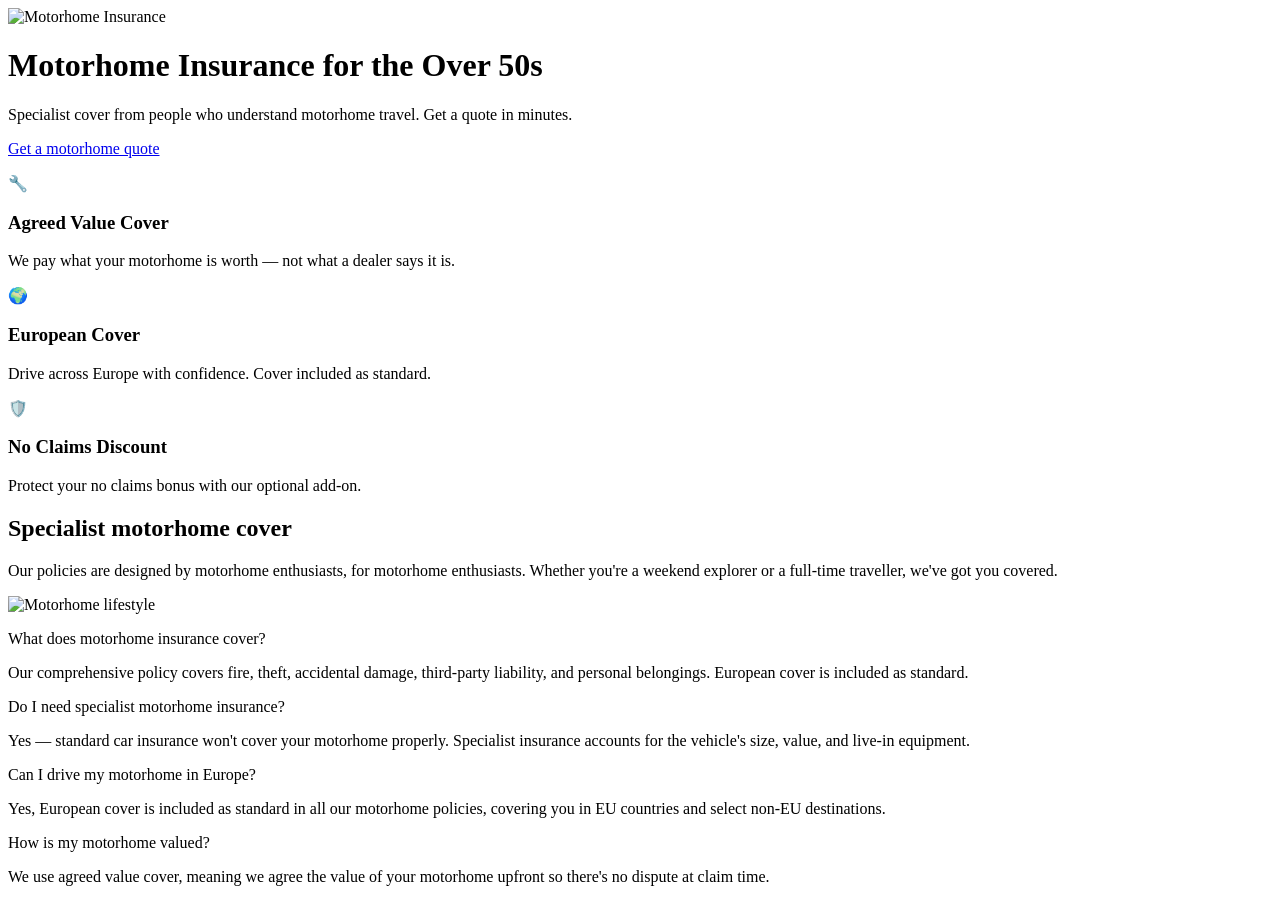
==== motorhome-insurance.html @ dc368346 "Add Saga homepage and motorhome insurance EDS pages" ====
<!DOCTYPE html>
<html lang="en">
<head>
  <meta charset="UTF-8">
  <meta name="viewport" content="width=device-width, initial-scale=1.0">
  <title>Motorhome Insurance | Saga</title>
</head>
<body>
  <header></header>
  <main>
    <div class="section">
      <div class="hero block">
        <div><div><picture><img src="https://www.saga.co.uk/helix-contentlibrary/saga/motorhome/hero.jpg" alt="Motorhome Insurance"></picture></div></div>
        <div><div><h1>Motorhome Insurance for the Over 50s</h1></div></div>
        <div><div><p>Specialist cover from people who understand motorhome travel. Get a quote in minutes.</p></div></div>
        <div><div><p><a href="/motorhome-insurance/get-a-quote">Get a motorhome quote</a></p></div></div>
      </div>

      <div class="cards block">
        <div>
          <div>🔧</div>
          <div><h3>Agreed Value Cover</h3></div>
          <div><p>We pay what your motorhome is worth — not what a dealer says it is.</p></div>
        </div>
        <div>
          <div>🌍</div>
          <div><h3>European Cover</h3></div>
          <div><p>Drive across Europe with confidence. Cover included as standard.</p></div>
        </div>
        <div>
          <div>🛡️</div>
          <div><h3>No Claims Discount</h3></div>
          <div><p>Protect your no claims bonus with our optional add-on.</p></div>
        </div>
      </div>

      <div class="columns block">
        <div>
          <div>
            <h2>Specialist motorhome cover</h2>
            <p>Our policies are designed by motorhome enthusiasts, for motorhome enthusiasts. Whether you're a weekend explorer or a full-time traveller, we've got you covered.</p>
          </div>
          <div><picture><img src="https://www.saga.co.uk/helix-contentlibrary/saga/motorhome/lifestyle.jpg" alt="Motorhome lifestyle"></picture></div>
        </div>
      </div>

      <div class="accordion block">
        <div>
          <div><p>What does motorhome insurance cover?</p></div>
          <div><p>Our comprehensive policy covers fire, theft, accidental damage, third-party liability, and personal belongings. European cover is included as standard.</p></div>
        </div>
        <div>
          <div><p>Do I need specialist motorhome insurance?</p></div>
          <div><p>Yes — standard car insurance won't cover your motorhome properly. Specialist insurance accounts for the vehicle's size, value, and live-in equipment.</p></div>
        </div>
        <div>
          <div><p>Can I drive my motorhome in Europe?</p></div>
          <div><p>Yes, European cover is included as standard in all our motorhome policies, covering you in EU countries and select non-EU destinations.</p></div>
        </div>
        <div>
          <div><p>How is my motorhome valued?</p></div>
          <div><p>We use agreed value cover, meaning we agree the value of your motorhome upfront so there's no dispute at claim time.</p></div>
        </div>
      </div>
    </div>
  </main>
  <footer></footer>
</body>
</html>
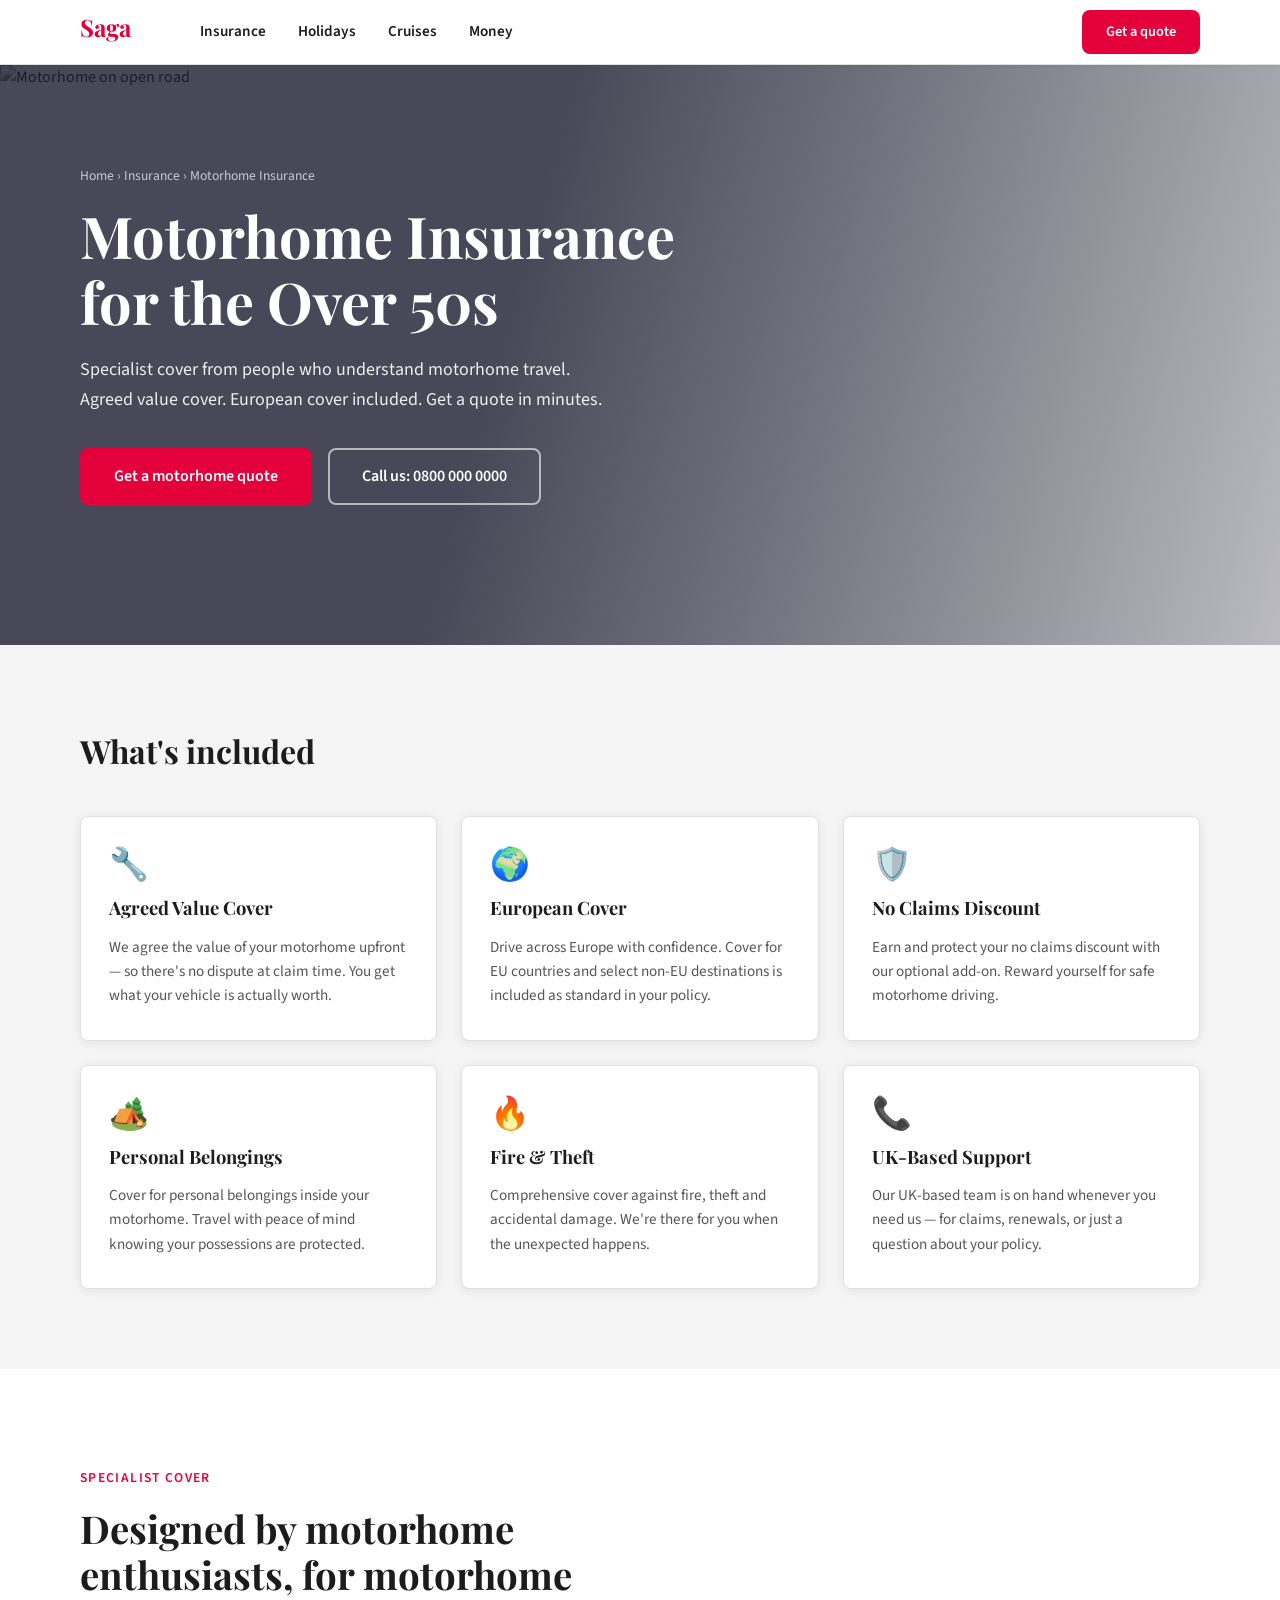
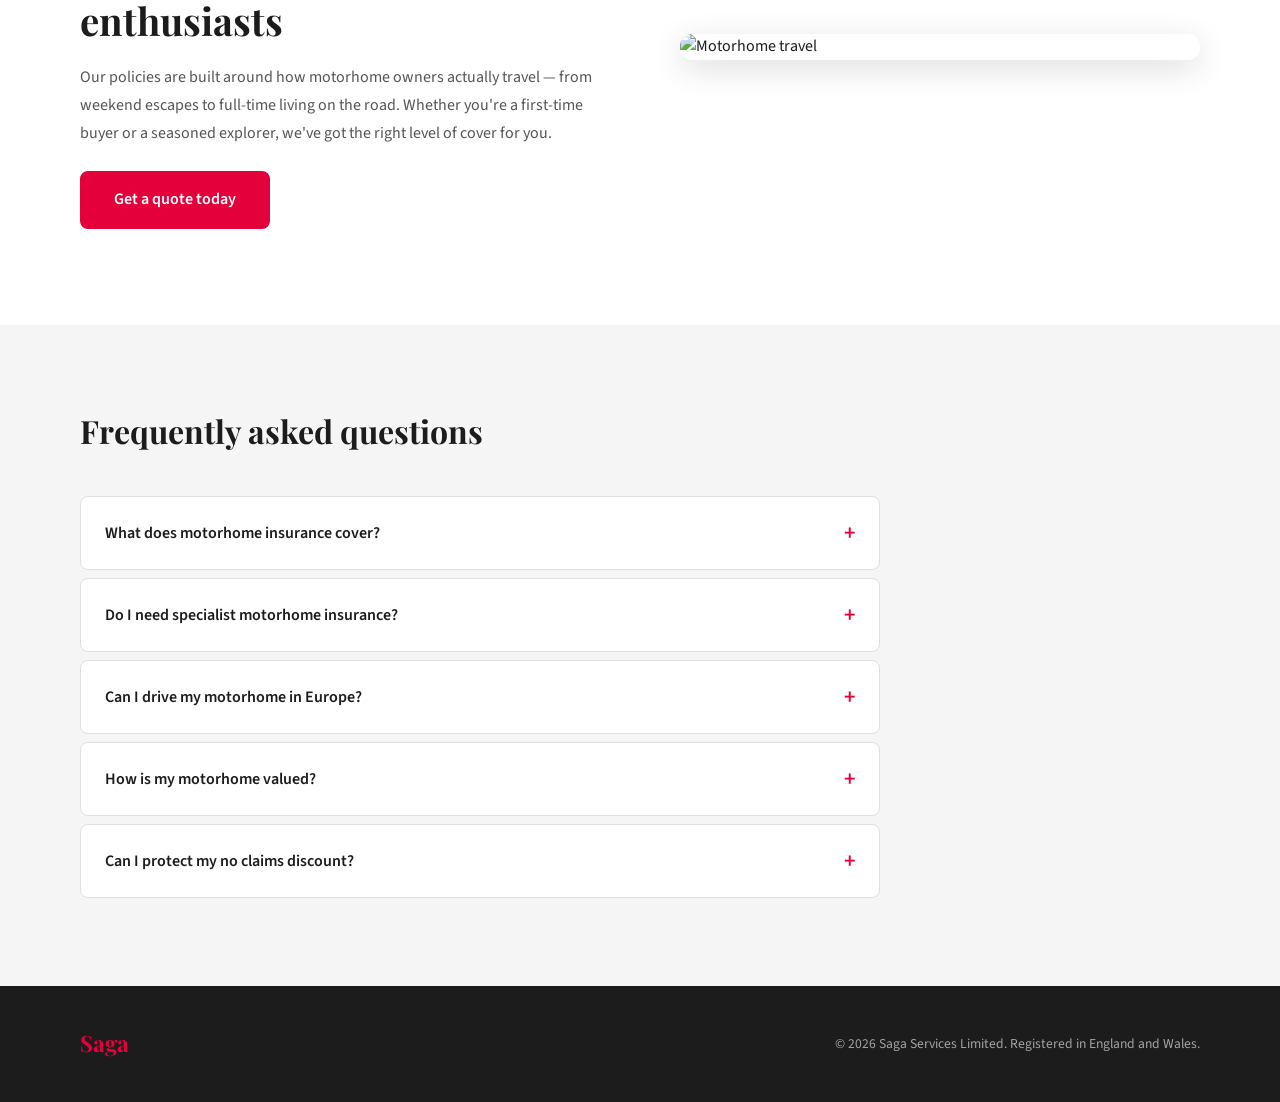
==== commit f1bc3446: "Add Saga branded pages with full UE instrumentation" ====
--- a/motorhome-insurance.html
+++ b/motorhome-insurance.html
@@ -3,67 +3,220 @@
 <head>
   <meta charset="UTF-8">
   <meta name="viewport" content="width=device-width, initial-scale=1.0">
+  <meta name="urn:adobe:aue:system:aemconnection" content="aem:https://author-p123152-e1209805.adobeaemcloud.com">
   <title>Motorhome Insurance | Saga</title>
+  <script src="https://universal-editor-service.experiencecloud.live/corslib/LATEST" defer></script>
+  <link rel="preconnect" href="https://fonts.googleapis.com">
+  <link rel="preconnect" href="https://fonts.gstatic.com" crossorigin>
+  <link href="https://fonts.googleapis.com/css2?family=Playfair+Display:wght@600;700&family=Source+Sans+3:wght@300;400;600&display=swap" rel="stylesheet">
+  <link rel="stylesheet" href="/styles/saga.css">
 </head>
 <body>
-  <header></header>
+
+  <nav class="nav">
+    <div class="nav-inner">
+      <a href="index.html" class="nav-logo">
+        <svg width="80" height="28" viewBox="0 0 80 28" fill="none">
+          <text x="0" y="22" font-family="Playfair Display" font-size="24" font-weight="700" fill="#e4003b">Saga</text>
+        </svg>
+      </a>
+      <ul class="nav-links">
+        <li><a href="#">Insurance</a></li>
+        <li><a href="#">Holidays</a></li>
+        <li><a href="#">Cruises</a></li>
+        <li><a href="#">Money</a></li>
+      </ul>
+      <a href="#" class="nav-cta">Get a quote</a>
+    </div>
+  </nav>
+
   <main>
-    <div class="section">
-      <div class="hero block">
-        <div><div><picture><img src="https://www.saga.co.uk/helix-contentlibrary/saga/motorhome/hero.jpg" alt="Motorhome Insurance"></picture></div></div>
-        <div><div><h1>Motorhome Insurance for the Over 50s</h1></div></div>
-        <div><div><p>Specialist cover from people who understand motorhome travel. Get a quote in minutes.</p></div></div>
-        <div><div><p><a href="/motorhome-insurance/get-a-quote">Get a motorhome quote</a></p></div></div>
-      </div>
-
-      <div class="cards block">
-        <div>
-          <div>🔧</div>
-          <div><h3>Agreed Value Cover</h3></div>
-          <div><p>We pay what your motorhome is worth — not what a dealer says it is.</p></div>
-        </div>
-        <div>
-          <div>🌍</div>
-          <div><h3>European Cover</h3></div>
-          <div><p>Drive across Europe with confidence. Cover included as standard.</p></div>
-        </div>
-        <div>
-          <div>🛡️</div>
-          <div><h3>No Claims Discount</h3></div>
-          <div><p>Protect your no claims bonus with our optional add-on.</p></div>
-        </div>
-      </div>
-
-      <div class="columns block">
-        <div>
-          <div>
-            <h2>Specialist motorhome cover</h2>
-            <p>Our policies are designed by motorhome enthusiasts, for motorhome enthusiasts. Whether you're a weekend explorer or a full-time traveller, we've got you covered.</p>
-          </div>
-          <div><picture><img src="https://www.saga.co.uk/helix-contentlibrary/saga/motorhome/lifestyle.jpg" alt="Motorhome lifestyle"></picture></div>
-        </div>
-      </div>
-
-      <div class="accordion block">
-        <div>
-          <div><p>What does motorhome insurance cover?</p></div>
-          <div><p>Our comprehensive policy covers fire, theft, accidental damage, third-party liability, and personal belongings. European cover is included as standard.</p></div>
-        </div>
-        <div>
-          <div><p>Do I need specialist motorhome insurance?</p></div>
-          <div><p>Yes — standard car insurance won't cover your motorhome properly. Specialist insurance accounts for the vehicle's size, value, and live-in equipment.</p></div>
-        </div>
-        <div>
-          <div><p>Can I drive my motorhome in Europe?</p></div>
-          <div><p>Yes, European cover is included as standard in all our motorhome policies, covering you in EU countries and select non-EU destinations.</p></div>
-        </div>
-        <div>
-          <div><p>How is my motorhome valued?</p></div>
-          <div><p>We use agreed value cover, meaning we agree the value of your motorhome upfront so there's no dispute at claim time.</p></div>
-        </div>
-      </div>
+
+    <!-- HERO -->
+    <section class="hero hero-motorhome"
+      data-aue-resource="urn:aemconnection:/content/saga/en/motorhome-insurance/jcr:content/root/hero"
+      data-aue-type="component"
+      data-aue-label="Hero">
+      <div class="hero-bg">
+        <img src="https://images.unsplash.com/photo-1543508282-6319a3e2621f?w=1600&q=80" alt="Motorhome on open road">
+        <div class="hero-overlay"></div>
+      </div>
+      <div class="hero-content">
+        <div class="breadcrumb"><a href="index.html">Home</a> › <a href="#">Insurance</a> › Motorhome Insurance</div>
+        <h1 data-aue-prop="heading" data-aue-type="richtext">
+          Motorhome Insurance<br>for the Over 50s
+        </h1>
+        <p data-aue-prop="text" data-aue-type="richtext">
+          Specialist cover from people who understand motorhome travel.<br>Agreed value cover. European cover included. Get a quote in minutes.
+        </p>
+        <div class="hero-actions">
+          <a href="#" class="btn btn-primary" data-aue-prop="cta" data-aue-type="text">Get a motorhome quote</a>
+          <a href="#" class="btn btn-ghost">Call us: 0800 000 0000</a>
+        </div>
+      </div>
+    </section>
+
+    <!-- FEATURE CARDS -->
+    <section class="cards-section"
+      data-aue-resource="urn:aemconnection:/content/saga/en/motorhome-insurance/jcr:content/root/cards"
+      data-aue-type="container"
+      data-aue-label="Feature Cards">
+      <div class="section-inner">
+        <h2 class="section-title">What's included</h2>
+        <div class="cards-grid cards-grid-3">
+
+          <div class="card"
+            data-aue-resource="urn:aemconnection:/content/saga/en/motorhome-insurance/jcr:content/root/cards/card0"
+            data-aue-type="component" data-aue-label="Card">
+            <div class="card-icon">🔧</div>
+            <h3 data-aue-prop="heading" data-aue-type="richtext">Agreed Value Cover</h3>
+            <p data-aue-prop="text" data-aue-type="richtext">We agree the value of your motorhome upfront — so there's no dispute at claim time. You get what your vehicle is actually worth.</p>
+          </div>
+
+          <div class="card"
+            data-aue-resource="urn:aemconnection:/content/saga/en/motorhome-insurance/jcr:content/root/cards/card1"
+            data-aue-type="component" data-aue-label="Card">
+            <div class="card-icon">🌍</div>
+            <h3 data-aue-prop="heading" data-aue-type="richtext">European Cover</h3>
+            <p data-aue-prop="text" data-aue-type="richtext">Drive across Europe with confidence. Cover for EU countries and select non-EU destinations is included as standard in your policy.</p>
+          </div>
+
+          <div class="card"
+            data-aue-resource="urn:aemconnection:/content/saga/en/motorhome-insurance/jcr:content/root/cards/card2"
+            data-aue-type="component" data-aue-label="Card">
+            <div class="card-icon">🛡️</div>
+            <h3 data-aue-prop="heading" data-aue-type="richtext">No Claims Discount</h3>
+            <p data-aue-prop="text" data-aue-type="richtext">Earn and protect your no claims discount with our optional add-on. Reward yourself for safe motorhome driving.</p>
+          </div>
+
+          <div class="card"
+            data-aue-resource="urn:aemconnection:/content/saga/en/motorhome-insurance/jcr:content/root/cards/card3"
+            data-aue-type="component" data-aue-label="Card">
+            <div class="card-icon">🏕️</div>
+            <h3 data-aue-prop="heading" data-aue-type="richtext">Personal Belongings</h3>
+            <p data-aue-prop="text" data-aue-type="richtext">Cover for personal belongings inside your motorhome. Travel with peace of mind knowing your possessions are protected.</p>
+          </div>
+
+          <div class="card"
+            data-aue-resource="urn:aemconnection:/content/saga/en/motorhome-insurance/jcr:content/root/cards/card4"
+            data-aue-type="component" data-aue-label="Card">
+            <div class="card-icon">🔥</div>
+            <h3 data-aue-prop="heading" data-aue-type="richtext">Fire & Theft</h3>
+            <p data-aue-prop="text" data-aue-type="richtext">Comprehensive cover against fire, theft and accidental damage. We're there for you when the unexpected happens.</p>
+          </div>
+
+          <div class="card"
+            data-aue-resource="urn:aemconnection:/content/saga/en/motorhome-insurance/jcr:content/root/cards/card5"
+            data-aue-type="component" data-aue-label="Card">
+            <div class="card-icon">📞</div>
+            <h3 data-aue-prop="heading" data-aue-type="richtext">UK-Based Support</h3>
+            <p data-aue-prop="text" data-aue-type="richtext">Our UK-based team is on hand whenever you need us — for claims, renewals, or just a question about your policy.</p>
+          </div>
+
+        </div>
+      </div>
+    </section>
+
+    <!-- COLUMNS -->
+    <section class="why-section"
+      data-aue-resource="urn:aemconnection:/content/saga/en/motorhome-insurance/jcr:content/root/columns"
+      data-aue-type="component"
+      data-aue-label="About Cover">
+      <div class="section-inner why-inner">
+        <div class="why-text">
+          <span class="eyebrow">Specialist cover</span>
+          <h2 data-aue-prop="heading" data-aue-type="richtext">Designed by motorhome<br>enthusiasts, for motorhome enthusiasts</h2>
+          <p data-aue-prop="text" data-aue-type="richtext">Our policies are built around how motorhome owners actually travel — from weekend escapes to full-time living on the road. Whether you're a first-time buyer or a seasoned explorer, we've got the right level of cover for you.</p>
+          <a href="#" class="btn btn-primary">Get a quote today</a>
+        </div>
+        <div class="why-image">
+          <img src="https://images.unsplash.com/photo-1537972642301-cc090b492ee7?w=800&q=80" alt="Motorhome travel" data-aue-prop="image" data-aue-type="media">
+        </div>
+      </div>
+    </section>
+
+    <!-- ACCORDION / FAQs -->
+    <section class="faq-section"
+      data-aue-resource="urn:aemconnection:/content/saga/en/motorhome-insurance/jcr:content/root/accordion"
+      data-aue-type="container"
+      data-aue-label="FAQs">
+      <div class="section-inner">
+        <h2 class="section-title">Frequently asked questions</h2>
+        <div class="accordion">
+
+          <div class="accordion-item"
+            data-aue-resource="urn:aemconnection:/content/saga/en/motorhome-insurance/jcr:content/root/accordion/item0"
+            data-aue-type="component" data-aue-label="FAQ">
+            <button class="accordion-header" aria-expanded="false">
+              <span data-aue-prop="question" data-aue-type="richtext">What does motorhome insurance cover?</span>
+              <span class="accordion-icon">+</span>
+            </button>
+            <div class="accordion-body">
+              <p data-aue-prop="answer" data-aue-type="richtext">Our comprehensive policy covers fire, theft, accidental damage, third-party liability, and personal belongings. European cover is included as standard in all policies.</p>
+            </div>
+          </div>
+
+          <div class="accordion-item"
+            data-aue-resource="urn:aemconnection:/content/saga/en/motorhome-insurance/jcr:content/root/accordion/item1"
+            data-aue-type="component" data-aue-label="FAQ">
+            <button class="accordion-header" aria-expanded="false">
+              <span data-aue-prop="question" data-aue-type="richtext">Do I need specialist motorhome insurance?</span>
+              <span class="accordion-icon">+</span>
+            </button>
+            <div class="accordion-body">
+              <p data-aue-prop="answer" data-aue-type="richtext">Yes — standard car insurance won't cover your motorhome properly. Specialist insurance accounts for the vehicle's size, value, and live-in equipment like kitchen appliances and fixtures.</p>
+            </div>
+          </div>
+
+          <div class="accordion-item"
+            data-aue-resource="urn:aemconnection:/content/saga/en/motorhome-insurance/jcr:content/root/accordion/item2"
+            data-aue-type="component" data-aue-label="FAQ">
+            <button class="accordion-header" aria-expanded="false">
+              <span data-aue-prop="question" data-aue-type="richtext">Can I drive my motorhome in Europe?</span>
+              <span class="accordion-icon">+</span>
+            </button>
+            <div class="accordion-body">
+              <p data-aue-prop="answer" data-aue-type="richtext">Yes, European cover is included as standard in all our motorhome policies, covering you in EU countries and select non-EU destinations. No need to buy separate travel insurance for your vehicle.</p>
+            </div>
+          </div>
+
+          <div class="accordion-item"
+            data-aue-resource="urn:aemconnection:/content/saga/en/motorhome-insurance/jcr:content/root/accordion/item3"
+            data-aue-type="component" data-aue-label="FAQ">
+            <button class="accordion-header" aria-expanded="false">
+              <span data-aue-prop="question" data-aue-type="richtext">How is my motorhome valued?</span>
+              <span class="accordion-icon">+</span>
+            </button>
+            <div class="accordion-body">
+              <p data-aue-prop="answer" data-aue-type="richtext">We use agreed value cover, meaning we agree the value of your motorhome upfront — so there's no dispute at claim time and you know exactly what you'll receive if the worst happens.</p>
+            </div>
+          </div>
+
+          <div class="accordion-item"
+            data-aue-resource="urn:aemconnection:/content/saga/en/motorhome-insurance/jcr:content/root/accordion/item4"
+            data-aue-type="component" data-aue-label="FAQ">
+            <button class="accordion-header" aria-expanded="false">
+              <span data-aue-prop="question" data-aue-type="richtext">Can I protect my no claims discount?</span>
+              <span class="accordion-icon">+</span>
+            </button>
+            <div class="accordion-body">
+              <p data-aue-prop="answer" data-aue-type="richtext">Yes — you can protect your no claims discount with our optional add-on. This means making a claim won't affect the discount you've built up over the years.</p>
+            </div>
+          </div>
+
+        </div>
+      </div>
+    </section>
+
+  </main>
+
+  <footer class="footer">
+    <div class="section-inner footer-inner">
+      <div class="footer-logo">Saga</div>
+      <p>© 2026 Saga Services Limited. Registered in England and Wales.</p>
     </div>
-  </main>
-  <footer></footer>
+  </footer>
+
+  <script src="/scripts/saga.js"></script>
 </body>
 </html>
--- a/styles/saga.css
+++ b/styles/saga.css
@@ -0,0 +1,530 @@
+/* ============================================
+   SAGA BRANDED STYLES
+   ============================================ */
+
+:root {
+  --saga-red: #e4003b;
+  --saga-red-dark: #b8002e;
+  --saga-navy: #1a1a2e;
+  --saga-dark: #1c1c1c;
+  --saga-grey: #f5f5f5;
+  --saga-mid-grey: #888;
+  --saga-border: #e0e0e0;
+  --white: #ffffff;
+  --font-display: 'Playfair Display', Georgia, serif;
+  --font-body: 'Source Sans 3', sans-serif;
+  --max-width: 1200px;
+  --radius: 8px;
+  --shadow: 0 2px 12px rgb(0 0 0 / 8%);
+  --shadow-hover: 0 8px 32px rgb(0 0 0 / 14%);
+  --transition: 0.2s ease;
+}
+
+*, *::before, *::after { box-sizing: border-box; margin: 0; padding: 0; }
+
+html { scroll-behavior: smooth; }
+
+body {
+  font-family: var(--font-body);
+  font-size: 1rem;
+  color: var(--saga-dark);
+  background: var(--white);
+  line-height: 1.6;
+  -webkit-font-smoothing: antialiased;
+}
+
+img { max-width: 100%; height: auto; display: block; }
+a { text-decoration: none; color: inherit; }
+ul { list-style: none; }
+
+/* ---- LAYOUT ---- */
+.section-inner {
+  max-width: var(--max-width);
+  margin: 0 auto;
+  padding: 0 40px;
+}
+
+/* ---- NAV ---- */
+.nav {
+  position: sticky;
+  top: 0;
+  z-index: 100;
+  background: var(--white);
+  border-bottom: 1px solid var(--saga-border);
+  box-shadow: 0 1px 4px rgb(0 0 0 / 6%);
+}
+
+.nav-inner {
+  max-width: var(--max-width);
+  margin: 0 auto;
+  padding: 0 40px;
+  height: 64px;
+  display: flex;
+  align-items: center;
+  gap: 40px;
+}
+
+.nav-logo {
+  font-family: var(--font-display);
+  font-size: 1.6rem;
+  font-weight: 700;
+  color: var(--saga-red);
+  flex-shrink: 0;
+}
+
+.nav-links {
+  display: flex;
+  gap: 32px;
+  flex: 1;
+}
+
+.nav-links a {
+  font-size: 0.95rem;
+  font-weight: 600;
+  color: var(--saga-dark);
+  transition: color var(--transition);
+}
+
+.nav-links a:hover { color: var(--saga-red); }
+
+.nav-cta {
+  background: var(--saga-red);
+  color: var(--white);
+  padding: 10px 24px;
+  border-radius: var(--radius);
+  font-size: 0.9rem;
+  font-weight: 600;
+  white-space: nowrap;
+  transition: background var(--transition);
+}
+
+.nav-cta:hover { background: var(--saga-red-dark); }
+
+/* ---- BUTTONS ---- */
+.btn {
+  display: inline-flex;
+  align-items: center;
+  padding: 14px 32px;
+  border-radius: var(--radius);
+  font-size: 1rem;
+  font-weight: 600;
+  font-family: var(--font-body);
+  cursor: pointer;
+  transition: all var(--transition);
+  border: 2px solid transparent;
+}
+
+.btn-primary {
+  background: var(--saga-red);
+  color: var(--white);
+  border-color: var(--saga-red);
+}
+
+.btn-primary:hover {
+  background: var(--saga-red-dark);
+  border-color: var(--saga-red-dark);
+  transform: translateY(-1px);
+  box-shadow: 0 4px 16px rgb(228 0 59 / 30%);
+}
+
+.btn-ghost {
+  background: transparent;
+  color: var(--white);
+  border-color: rgb(255 255 255 / 60%);
+}
+
+.btn-ghost:hover {
+  background: rgb(255 255 255 / 15%);
+  border-color: var(--white);
+}
+
+/* ---- HERO ---- */
+.hero {
+  position: relative;
+  min-height: 580px;
+  display: flex;
+  align-items: center;
+  overflow: hidden;
+}
+
+.hero-bg {
+  position: absolute;
+  inset: 0;
+}
+
+.hero-bg img {
+  width: 100%;
+  height: 100%;
+  object-fit: cover;
+  object-position: center;
+}
+
+.hero-overlay {
+  position: absolute;
+  inset: 0;
+  background: linear-gradient(105deg, rgb(26 26 46 / 80%) 40%, rgb(26 26 46 / 30%) 100%);
+}
+
+.hero-content {
+  position: relative;
+  z-index: 1;
+  max-width: var(--max-width);
+  width: 100%;
+  margin: 0 auto;
+  padding: 80px 40px;
+  color: var(--white);
+}
+
+.hero-eyebrow, .eyebrow {
+  display: inline-block;
+  font-size: 0.85rem;
+  font-weight: 600;
+  letter-spacing: 0.1em;
+  text-transform: uppercase;
+  color: rgb(255 255 255 / 80%);
+  margin-bottom: 16px;
+}
+
+.hero-content h1 {
+  font-family: var(--font-display);
+  font-size: clamp(2.2rem, 5vw, 3.6rem);
+  font-weight: 700;
+  line-height: 1.15;
+  margin-bottom: 20px;
+  color: var(--white);
+}
+
+.hero-content p {
+  font-size: 1.125rem;
+  line-height: 1.7;
+  color: rgb(255 255 255 / 90%);
+  max-width: 560px;
+  margin-bottom: 32px;
+}
+
+.hero-actions {
+  display: flex;
+  gap: 16px;
+  flex-wrap: wrap;
+  margin-bottom: 40px;
+}
+
+.hero-trust {
+  display: flex;
+  gap: 24px;
+  flex-wrap: wrap;
+  font-size: 0.85rem;
+  color: rgb(255 255 255 / 75%);
+  font-weight: 600;
+}
+
+.breadcrumb {
+  font-size: 0.85rem;
+  color: rgb(255 255 255 / 70%);
+  margin-bottom: 16px;
+}
+
+.breadcrumb a { color: rgb(255 255 255 / 70%); }
+.breadcrumb a:hover { color: var(--white); }
+
+/* ---- CARDS SECTION ---- */
+.cards-section {
+  padding: 80px 0;
+  background: var(--saga-grey);
+}
+
+.section-title {
+  font-family: var(--font-display);
+  font-size: 2rem;
+  font-weight: 700;
+  color: var(--saga-dark);
+  margin-bottom: 40px;
+}
+
+.cards-grid {
+  display: grid;
+  grid-template-columns: repeat(3, 1fr);
+  gap: 24px;
+}
+
+.cards-grid-3 {
+  grid-template-columns: repeat(3, 1fr);
+}
+
+.card {
+  background: var(--white);
+  border-radius: var(--radius);
+  padding: 32px 28px;
+  box-shadow: var(--shadow);
+  transition: all var(--transition);
+  display: flex;
+  flex-direction: column;
+  gap: 12px;
+  border: 1px solid var(--saga-border);
+}
+
+.card:hover {
+  transform: translateY(-4px);
+  box-shadow: var(--shadow-hover);
+  border-color: var(--saga-red);
+}
+
+.card-highlight {
+  background: var(--saga-red);
+  color: var(--white);
+  border-color: var(--saga-red);
+}
+
+.card-highlight h3, .card-highlight p { color: var(--white); }
+.card-highlight .card-link { color: rgb(255 255 255 / 80%); }
+
+.card-icon { font-size: 2rem; line-height: 1; }
+
+.card h3 {
+  font-family: var(--font-display);
+  font-size: 1.15rem;
+  font-weight: 700;
+  color: var(--saga-dark);
+}
+
+.card p {
+  font-size: 0.95rem;
+  line-height: 1.6;
+  color: #555;
+  flex: 1;
+}
+
+.card-link {
+  font-size: 0.9rem;
+  font-weight: 600;
+  color: var(--saga-red);
+  margin-top: auto;
+}
+
+/* ---- WHY SECTION ---- */
+.why-section {
+  padding: 96px 0;
+  background: var(--white);
+}
+
+.why-inner {
+  display: grid;
+  grid-template-columns: 1fr 1fr;
+  gap: 80px;
+  align-items: center;
+}
+
+.why-text .eyebrow {
+  color: var(--saga-red);
+  font-size: 0.85rem;
+}
+
+.why-text h2 {
+  font-family: var(--font-display);
+  font-size: clamp(1.8rem, 3vw, 2.6rem);
+  font-weight: 700;
+  color: var(--saga-dark);
+  line-height: 1.2;
+  margin-bottom: 20px;
+}
+
+.why-text p {
+  font-size: 1rem;
+  line-height: 1.75;
+  color: #555;
+  margin-bottom: 24px;
+}
+
+.why-list {
+  margin-bottom: 32px;
+  display: flex;
+  flex-direction: column;
+  gap: 10px;
+}
+
+.why-list li {
+  font-size: 0.95rem;
+  font-weight: 600;
+  color: var(--saga-dark);
+}
+
+.why-image {
+  position: relative;
+}
+
+.why-image img {
+  width: 100%;
+  border-radius: 12px;
+  box-shadow: var(--shadow-hover);
+}
+
+.why-stat {
+  position: absolute;
+  bottom: -20px;
+  right: -20px;
+  background: var(--saga-red);
+  color: var(--white);
+  padding: 20px 28px;
+  border-radius: var(--radius);
+  text-align: center;
+  box-shadow: 0 8px 24px rgb(228 0 59 / 30%);
+}
+
+.why-stat strong {
+  display: block;
+  font-family: var(--font-display);
+  font-size: 1.8rem;
+  font-weight: 700;
+}
+
+.why-stat span {
+  font-size: 0.8rem;
+  opacity: 0.9;
+}
+
+/* ---- TRUST BANNER ---- */
+.trust-banner {
+  background: var(--saga-navy);
+  padding: 48px 0;
+}
+
+.trust-inner {
+  display: flex;
+  align-items: center;
+  justify-content: center;
+  gap: 0;
+}
+
+.trust-item {
+  flex: 1;
+  text-align: center;
+  color: var(--white);
+}
+
+.trust-item strong {
+  display: block;
+  font-family: var(--font-display);
+  font-size: 1.5rem;
+  font-weight: 700;
+  color: var(--white);
+  margin-bottom: 4px;
+}
+
+.trust-item span {
+  font-size: 0.85rem;
+  color: rgb(255 255 255 / 65%);
+}
+
+.trust-divider {
+  width: 1px;
+  height: 48px;
+  background: rgb(255 255 255 / 15%);
+  flex-shrink: 0;
+}
+
+/* ---- FAQ / ACCORDION ---- */
+.faq-section {
+  padding: 80px 0;
+  background: var(--saga-grey);
+}
+
+.accordion {
+  max-width: 800px;
+}
+
+.accordion-item {
+  background: var(--white);
+  border-radius: var(--radius);
+  margin-bottom: 8px;
+  border: 1px solid var(--saga-border);
+  overflow: hidden;
+}
+
+.accordion-header {
+  width: 100%;
+  background: none;
+  border: none;
+  cursor: pointer;
+  display: flex;
+  justify-content: space-between;
+  align-items: center;
+  padding: 20px 24px;
+  font-size: 1rem;
+  font-weight: 600;
+  color: var(--saga-dark);
+  text-align: left;
+  gap: 16px;
+  font-family: var(--font-body);
+  transition: background var(--transition);
+}
+
+.accordion-header:hover { background: var(--saga-grey); }
+.accordion-header[aria-expanded="true"] { color: var(--saga-red); }
+
+.accordion-icon {
+  font-size: 1.4rem;
+  color: var(--saga-red);
+  flex-shrink: 0;
+  transition: transform var(--transition);
+}
+
+.accordion-header[aria-expanded="true"] .accordion-icon {
+  transform: rotate(45deg);
+}
+
+.accordion-body {
+  max-height: 0;
+  overflow: hidden;
+  transition: max-height 0.35s ease, padding var(--transition);
+  font-size: 0.95rem;
+  line-height: 1.75;
+  color: #555;
+  padding: 0 24px;
+}
+
+.accordion-body.open {
+  padding: 0 24px 20px;
+}
+
+/* ---- FOOTER ---- */
+.footer {
+  background: var(--saga-dark);
+  padding: 40px 0;
+  color: rgb(255 255 255 / 60%);
+}
+
+.footer-inner {
+  display: flex;
+  align-items: center;
+  justify-content: space-between;
+  gap: 24px;
+}
+
+.footer-logo {
+  font-family: var(--font-display);
+  font-size: 1.4rem;
+  font-weight: 700;
+  color: var(--saga-red);
+}
+
+.footer p { font-size: 0.85rem; }
+
+/* ---- RESPONSIVE ---- */
+@media (width <= 1024px) {
+  .cards-grid { grid-template-columns: repeat(2, 1fr); }
+  .why-inner { grid-template-columns: 1fr; gap: 48px; }
+  .why-stat { bottom: 16px; right: 16px; }
+}
+
+@media (width <= 768px) {
+  .section-inner { padding: 0 20px; }
+  .nav-inner { padding: 0 20px; gap: 20px; }
+  .nav-links { display: none; }
+  .hero-content { padding: 60px 20px; }
+  .cards-grid { grid-template-columns: 1fr; }
+  .trust-inner { flex-wrap: wrap; gap: 32px; }
+  .trust-divider { display: none; }
+  .footer-inner { flex-direction: column; text-align: center; }
+  .hero-actions { flex-direction: column; }
+  .btn { justify-content: center; }
+}
